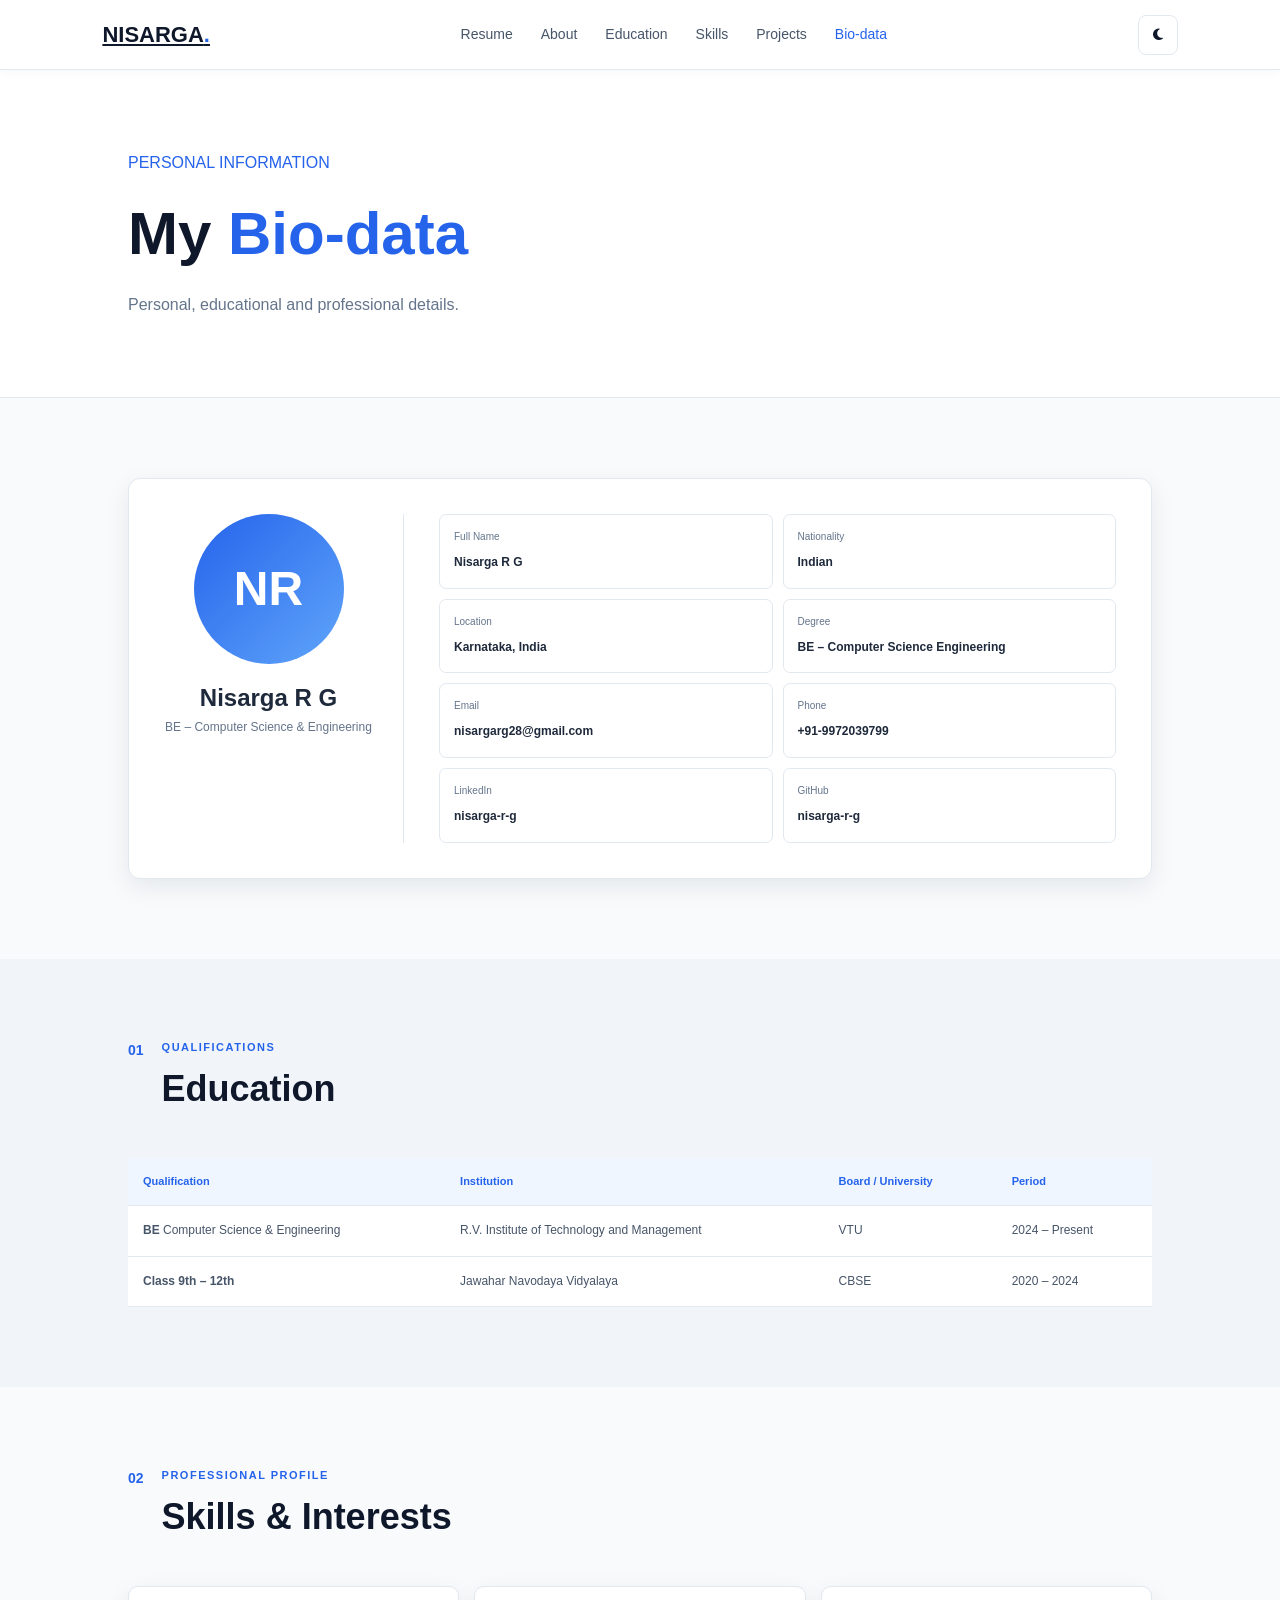
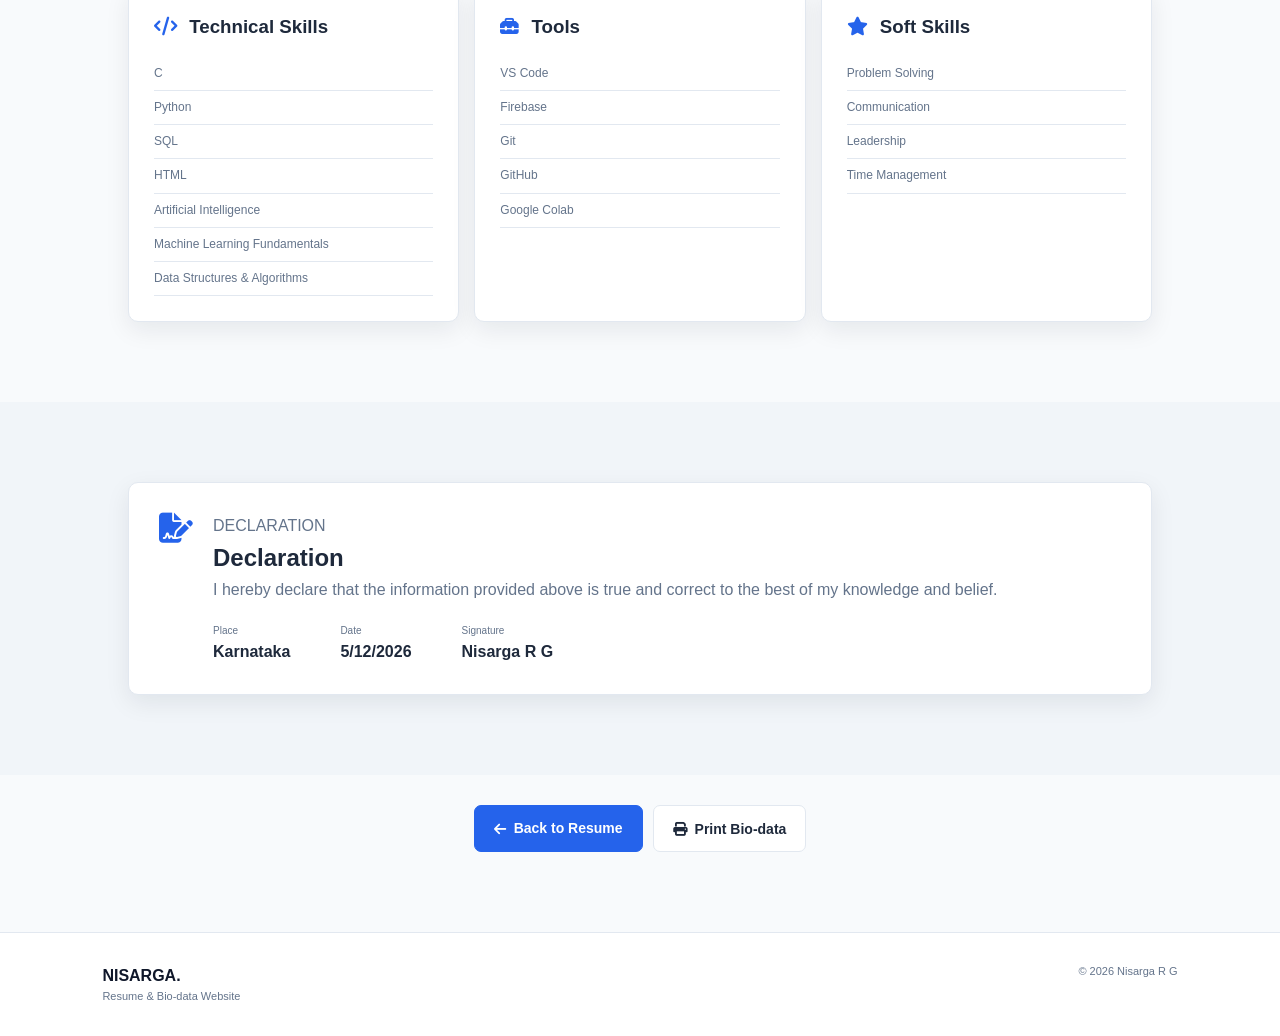
==== biodata.html @ 460a494f "Initial resume biodata website" ====
<!DOCTYPE html>
<html lang="en">

<head>

    <meta charset="UTF-8">
    <meta name="viewport" content="width=device-width, initial-scale=1.0">

    <title>Nisarga R G | Bio-data</title>

    <link rel="stylesheet"
          href="https://cdnjs.cloudflare.com/ajax/libs/font-awesome/6.5.2/css/all.min.css">

    <link rel="stylesheet" href="style.css">

</head>

<body>

<header>

    <nav class="navbar">

        <a href="index.html" class="logo">
            NISARGA<span>.</span>
        </a>

        <button id="menuBtn">
            <i class="fa-solid fa-bars"></i>
        </button>

        <div class="nav-links" id="navLinks">

            <a href="index.html">Resume</a>
            <a href="index.html#about">About</a>
            <a href="index.html#education">Education</a>
            <a href="index.html#skills">Skills</a>
            <a href="index.html#projects">Projects</a>

            <a href="biodata.html" class="active">
                Bio-data
            </a>

        </div>

        <button id="themeBtn" class="theme-btn">
            <i class="fa-solid fa-moon"></i>
        </button>

    </nav>

</header>


<main>

<section class="bio-header">

    <div class="container">

        <p>PERSONAL INFORMATION</p>

        <h1>
            My <span>Bio-data</span>
        </h1>

        <p>
            Personal, educational and professional details.
        </p>

    </div>

</section>


<section class="section">

<div class="container">

<div class="bio-card">

    <div class="bio-profile">

        <div class="profile-circle">
            NR
        </div>

        <h2>Nisarga R G</h2>

        <p>
            BE – Computer Science & Engineering
        </p>

    </div>


    <div class="details">

        <div>
            <span>Full Name</span>
            <strong>Nisarga R G</strong>
        </div>

        <div>
            <span>Nationality</span>
            <strong>Indian</strong>
        </div>

        <div>
            <span>Location</span>
            <strong>Karnataka, India</strong>
        </div>

        <div>
            <span>Degree</span>
            <strong>BE – Computer Science Engineering</strong>
        </div>

        <div>
            <span>Email</span>
            <strong>nisargarg28@gmail.com</strong>
        </div>

        <div>
            <span>Phone</span>
            <strong>+91-9972039799</strong>
        </div>

        <div>
            <span>LinkedIn</span>
            <strong>nisarga-r-g</strong>
        </div>

        <div>
            <span>GitHub</span>
            <strong>nisarga-r-g</strong>
        </div>

    </div>

</div>

</div>

</section>


<section class="section alternate">

<div class="container">

<div class="section-title">

    <span>01</span>

    <div>
        <p>QUALIFICATIONS</p>
        <h2>Education</h2>
    </div>

</div>


<div class="table-container">

<table>

<thead>

<tr>
    <th>Qualification</th>
    <th>Institution</th>
    <th>Board / University</th>
    <th>Period</th>
</tr>

</thead>

<tbody>

<tr>

<td>
    <strong>BE</strong>
    Computer Science & Engineering
</td>

<td>
    R.V. Institute of Technology
    and Management
</td>

<td>
    VTU
</td>

<td>
    2024 – Present
</td>

</tr>


<tr>

<td>
    <strong>Class 9th – 12th</strong>
</td>

<td>
    Jawahar Navodaya Vidyalaya
</td>

<td>
    CBSE
</td>

<td>
    2020 – 2024
</td>

</tr>

</tbody>

</table>

</div>

</div>

</section>


<section class="section">

<div class="container">

<div class="section-title">

    <span>02</span>

    <div>
        <p>PROFESSIONAL PROFILE</p>
        <h2>Skills & Interests</h2>
    </div>

</div>


<div class="bio-columns">

    <div class="bio-list">

        <h3>
            <i class="fa-solid fa-code"></i>
            Technical Skills
        </h3>

        <ul>
            <li>C</li>
            <li>Python</li>
            <li>SQL</li>
            <li>HTML</li>
            <li>Artificial Intelligence</li>
            <li>Machine Learning Fundamentals</li>
            <li>Data Structures & Algorithms</li>
        </ul>

    </div>


    <div class="bio-list">

        <h3>
            <i class="fa-solid fa-toolbox"></i>
            Tools
        </h3>

        <ul>
            <li>VS Code</li>
            <li>Firebase</li>
            <li>Git</li>
            <li>GitHub</li>
            <li>Google Colab</li>
        </ul>

    </div>


    <div class="bio-list">

        <h3>
            <i class="fa-solid fa-star"></i>
            Soft Skills
        </h3>

        <ul>
            <li>Problem Solving</li>
            <li>Communication</li>
            <li>Leadership</li>
            <li>Time Management</li>
        </ul>

    </div>

</div>

</div>

</section>


<section class="section alternate">

<div class="container">

<div class="declaration">

    <i class="fa-solid fa-file-signature"></i>

    <div>

        <p>DECLARATION</p>

        <h2>Declaration</h2>

        <p>
            I hereby declare that the information provided
            above is true and correct to the best of my knowledge
            and belief.
        </p>

        <div class="declaration-details">

            <div>
                <span>Place</span>
                <strong>Karnataka</strong>
            </div>

            <div>
                <span>Date</span>
                <strong id="today"></strong>
            </div>

            <div>
                <span>Signature</span>
                <strong>Nisarga R G</strong>
            </div>

        </div>

    </div>

</div>

</div>

</section>


<div class="back-buttons">

    <a href="index.html" class="btn primary">
        <i class="fa-solid fa-arrow-left"></i>
        Back to Resume
    </a>

    <button onclick="printResume()" class="btn secondary">
        <i class="fa-solid fa-print"></i>
        Print Bio-data
    </button>

</div>

</main>


<footer>

    <div>
        <strong>NISARGA<span>.</span></strong>
        <p>Resume & Bio-data Website</p>
    </div>

    <p>
        © <span id="year"></span> Nisarga R G
    </p>

</footer>


<script src="https://code.jquery.com/jquery-3.7.1.min.js"></script>
<script src="script.js"></script>

</body>

</html>
---- style.css ----
/* =====================================================
   RESUME & BIO-DATA WEBSITE
   Light Academic / Professional Theme
===================================================== */

* {
    margin: 0;
    padding: 0;
    box-sizing: border-box;
}

html {
    scroll-behavior: smooth;
}

:root {
    --primary: #2563eb;
    --primary-dark: #1d4ed8;
    --secondary: #0f172a;
    --text: #1e293b;
    --muted: #64748b;
    --background: #f8fafc;
    --white: #ffffff;
    --light-blue: #eff6ff;
    --border: #e2e8f0;
    --shadow: 0 8px 25px rgba(15, 23, 42, 0.08);
}

body {
    font-family: Arial, Helvetica, sans-serif;
    background: var(--background);
    color: var(--text);
    line-height: 1.6;
}


/* =====================================================
   NAVIGATION
===================================================== */

.navbar {
    position: sticky;
    top: 0;
    z-index: 1000;

    height: 70px;

    display: flex;
    align-items: center;
    justify-content: space-between;

    padding: 0 8%;

    background: rgba(255, 255, 255, 0.96);
    border-bottom: 1px solid var(--border);

    box-shadow: 0 2px 10px rgba(0,0,0,0.04);
}

.logo {
    font-size: 22px;
    font-weight: bold;
    color: var(--secondary);
}

.logo span {
    color: var(--primary);
}

.nav-links {
    display: flex;
    align-items: center;
    gap: 28px;
}

.nav-links a {
    text-decoration: none;
    color: #475569;
    font-size: 14px;
    font-weight: 500;
    transition: 0.25s;
}

.nav-links a:hover,
.nav-links a.active {
    color: var(--primary);
}

#menuBtn,
.theme-btn {
    width: 40px;
    height: 40px;

    border: 1px solid var(--border);
    border-radius: 8px;

    background: var(--white);
    color: var(--secondary);

    cursor: pointer;
}

#menuBtn {
    display: none;
}


/* =====================================================
   HERO
===================================================== */

.hero {
    min-height: 620px;

    display: grid;
    grid-template-columns: 1.5fr 0.8fr;

    align-items: center;

    gap: 70px;

    padding: 80px 10%;

    background: var(--white);
}

.small-title {
    color: var(--primary);
    font-size: 13px;
    font-weight: bold;
    letter-spacing: 2px;
}

.hero h1 {
    font-size: clamp(48px, 7vw, 78px);
    line-height: 1.05;

    margin: 12px 0;

    color: var(--secondary);
}

.hero h1 span {
    color: var(--primary);
}

.hero h2 {
    font-size: 24px;
    font-weight: 500;

    color: #475569;

    margin-bottom: 20px;
}

.hero-text {
    max-width: 650px;

    color: var(--muted);

    font-size: 16px;
}

.buttons {
    display: flex;
    flex-wrap: wrap;

    gap: 12px;

    margin-top: 28px;
}

.btn {
    display: inline-flex;
    align-items: center;
    gap: 8px;

    padding: 11px 19px;

    border-radius: 7px;

    font-size: 14px;
    font-weight: 600;

    text-decoration: none;

    cursor: pointer;

    border: 1px solid var(--border);

    transition: 0.25s;
}

.btn:hover {
    transform: translateY(-2px);
}

.primary {
    color: white;
    background: var(--primary);
    border-color: var(--primary);
}

.primary:hover {
    background: var(--primary-dark);
}

.secondary {
    color: var(--text);
    background: white;
}

.secondary:hover {
    border-color: var(--primary);
    color: var(--primary);
}


/* =====================================================
   SOCIAL LINKS
===================================================== */

.socials {
    display: flex;
    gap: 10px;
    margin-top: 25px;
}

.socials a {
    width: 38px;
    height: 38px;

    display: grid;
    place-items: center;

    border: 1px solid var(--border);
    border-radius: 7px;

    color: #475569;
    background: white;

    transition: 0.25s;
}

.socials a:hover {
    color: white;
    background: var(--primary);
}


/* =====================================================
   PROFILE CARD
===================================================== */

.profile-card {
    padding: 40px 25px;

    text-align: center;

    background: white;

    border: 1px solid var(--border);

    border-radius: 16px;

    box-shadow: var(--shadow);
}

.profile-circle {
    width: 150px;
    height: 150px;

    margin: auto;

    display: grid;
    place-items: center;

    border-radius: 50%;

    color: white;

    font-size: 48px;
    font-weight: bold;

    background:
        linear-gradient(
            135deg,
            #2563eb,
            #60a5fa
        );
}

.profile-card h3 {
    margin-top: 20px;
    font-size: 22px;
}

.profile-card p {
    color: var(--muted);
    font-size: 13px;
}

.status {
    display: inline-block;

    margin-top: 15px;

    padding: 5px 12px;

    border-radius: 20px;

    color: #15803d;

    background: #f0fdf4;

    font-size: 11px;
}

.status span {
    display: inline-block;

    width: 7px;
    height: 7px;

    margin-right: 5px;

    border-radius: 50%;

    background: #22c55e;
}

.quick-info {
    display: grid;
    grid-template-columns: repeat(3, 1fr);

    gap: 8px;

    margin-top: 25px;
}

.quick-info div {
    padding: 12px 5px;

    background: #f8fafc;

    border: 1px solid var(--border);

    border-radius: 7px;
}

.quick-info strong,
.quick-info small {
    display: block;
}

.quick-info small {
    color: var(--muted);
    font-size: 10px;
}


/* =====================================================
   GENERAL SECTIONS
===================================================== */

.section {
    padding: 80px 10%;
}

.alternate {
    background: #f1f5f9;
}

.section-title {
    display: flex;

    gap: 18px;

    margin-bottom: 40px;
}

.section-title > span {
    color: var(--primary);

    font-weight: bold;

    font-size: 14px;
}

.section-title p {
    color: var(--primary);

    font-size: 11px;

    font-weight: bold;

    letter-spacing: 1.5px;
}

.section-title h2 {
    margin-top: 4px;

    font-size: 36px;

    color: var(--secondary);
}


/* =====================================================
   ABOUT
===================================================== */

.about-grid {
    display: grid;

    grid-template-columns: 1.2fr 1fr;

    gap: 60px;
}

.about-text p {
    color: var(--muted);

    margin-bottom: 18px;

    font-size: 16px;
}

.info-grid {
    display: grid;

    gap: 10px;
}

.info-box {
    display: flex;
    align-items: center;

    gap: 14px;

    padding: 15px;

    background: white;

    border: 1px solid var(--border);

    border-radius: 8px;
}

.info-box i {
    color: var(--primary);

    width: 35px;
    height: 35px;

    display: grid;
    place-items: center;

    background: var(--light-blue);

    border-radius: 6px;
}

.info-box small {
    display: block;

    color: var(--muted);

    font-size: 9px;
}

.info-box strong {
    font-size: 13px;
}


/* =====================================================
   EDUCATION
===================================================== */

.timeline {
    max-width: 900px;

    margin: auto;
}

.timeline-item {
    display: grid;

    grid-template-columns: 130px 15px 1fr;

    gap: 20px;

    margin-bottom: 30px;
}

.year {
    padding-top: 18px;

    color: var(--primary);

    font-size: 13px;

    font-weight: bold;
}

.timeline-dot {
    width: 12px;
    height: 12px;

    margin-top: 22px;

    border-radius: 50%;

    background: var(--primary);
}

.timeline-card {
    padding: 22px;

    background: white;

    border: 1px solid var(--border);

    border-radius: 10px;

    box-shadow: var(--shadow);
}

.timeline-card > span {
    color: var(--primary);

    font-size: 10px;

    font-weight: bold;

    letter-spacing: 1px;
}

.timeline-card h3 {
    margin: 7px 0;

    font-size: 21px;
}

.timeline-card h4 {
    color: #475569;

    font-weight: 500;
}

.timeline-card p,
.timeline-card small {
    color: var(--muted);
}

.coursework {
    margin-top: 12px;

    padding: 9px;

    background: var(--light-blue);

    color: #475569;

    border-radius: 6px;

    font-size: 11px;
}


/* =====================================================
   SKILLS
===================================================== */

.skills-grid {
    display: grid;

    grid-template-columns: repeat(4, 1fr);

    gap: 15px;
}

.skill-card {
    padding: 25px;

    min-height: 200px;

    background: white;

    border: 1px solid var(--border);

    border-radius: 10px;

    box-shadow: var(--shadow);

    transition: 0.25s;
}

.skill-card:hover {
    transform: translateY(-5px);

    border-color: #bfdbfe;
}

.skill-card > i {
    color: var(--primary);

    font-size: 23px;
}

.skill-card h3 {
    margin: 15px 0;
}

.tags {
    display: flex;

    flex-wrap: wrap;

    gap: 6px;
}

.tags span,
.project-tech span {
    padding: 5px 8px;

    background: #f8fafc;

    border: 1px solid var(--border);

    border-radius: 5px;

    color: #475569;

    font-size: 10px;
}


/* =====================================================
   PROJECT
===================================================== */

.project-card {
    padding: 35px;

    display: grid;

    grid-template-columns: 80px 1fr;

    gap: 25px;

    background: white;

    border: 1px solid var(--border);

    border-radius: 12px;

    box-shadow: var(--shadow);
}

.project-icon {
    width: 60px;
    height: 60px;

    display: grid;
    place-items: center;

    background: var(--light-blue);

    color: var(--primary);

    border-radius: 10px;

    font-size: 25px;
}

.project-label {
    color: var(--primary);

    font-size: 10px;

    font-weight: bold;

    letter-spacing: 1px;
}

.project-content h3 {
    margin-top: 5px;

    font-size: 28px;
}

.project-content h4 {
    color: #475569;

    font-weight: 500;
}

.project-content p {
    color: var(--muted);

    margin: 12px 0;
}

.project-content ul {
    list-style: none;
}

.project-content li {
    color: #475569;

    font-size: 13px;

    margin: 6px 0;
}

.project-content li i {
    color: var(--primary);

    margin-right: 7px;
}

.project-tech {
    display: flex;

    flex-wrap: wrap;

    gap: 6px;

    margin-top: 18px;
}


/* =====================================================
   CERTIFICATIONS / ACTIVITIES
===================================================== */

.achievement-grid {
    display: grid;

    grid-template-columns: repeat(3, 1fr);

    gap: 15px;
}

.achievement-card {
    display: flex;

    gap: 15px;

    padding: 23px;

    background: white;

    border: 1px solid var(--border);

    border-radius: 10px;

    box-shadow: var(--shadow);
}

.achievement-card > i {
    color: var(--primary);

    font-size: 23px;
}

.achievement-card span {
    color: var(--primary);

    font-size: 9px;

    font-weight: bold;
}

.achievement-card h3 {
    margin: 6px 0;
}

.achievement-card p,
.achievement-card small {
    color: var(--muted);

    font-size: 12px;
}


/* =====================================================
   CONTACT
===================================================== */

.contact {
    padding: 90px 10%;

    text-align: center;

    background: white;
}

.contact > p {
    color: var(--primary);

    font-weight: bold;

    font-size: 11px;

    letter-spacing: 2px;
}

.contact h2 {
    margin: 12px 0;

    font-size: 42px;

    color: var(--secondary);
}

.contact .buttons {
    justify-content: center;
}


/* =====================================================
   BIO-DATA
===================================================== */

.bio-header {
    padding: 80px 10%;

    background: white;

    border-bottom: 1px solid var(--border);
}

.bio-header h1 {
    margin: 10px 0;

    font-size: 60px;

    color: var(--secondary);
}

.bio-header h1 span {
    color: var(--primary);
}

.bio-header > div > p:first-child {
    color: var(--primary);
}

.bio-header > div > p:last-child {
    color: var(--muted);
}

.container {
    max-width: 1100px;

    margin: auto;
}

.bio-card {
    display: grid;

    grid-template-columns: 240px 1fr;

    gap: 35px;

    padding: 35px;

    background: white;

    border: 1px solid var(--border);

    border-radius: 12px;

    box-shadow: var(--shadow);
}

.bio-profile {
    text-align: center;

    border-right: 1px solid var(--border);

    padding-right: 30px;
}

.bio-profile h2 {
    margin-top: 15px;
}

.bio-profile p {
    color: var(--muted);

    font-size: 12px;
}

.details {
    display: grid;

    grid-template-columns: repeat(2, 1fr);

    gap: 10px;
}

.details div {
    padding: 14px;

    border: 1px solid var(--border);

    border-radius: 7px;
}

.details span {
    display: block;

    color: var(--muted);

    font-size: 10px;

    margin-bottom: 3px;
}

.details strong {
    font-size: 12px;
}


/* =====================================================
   TABLE
===================================================== */

.table-container {
    overflow-x: auto;
}

table {
    width: 100%;

    min-width: 700px;

    border-collapse: collapse;

    background: white;

    box-shadow: var(--shadow);
}

th,
td {
    padding: 15px;

    text-align: left;

    border-bottom: 1px solid var(--border);
}

th {
    background: #eff6ff;

    color: var(--primary);

    font-size: 11px;
}

td {
    color: #475569;

    font-size: 12px;
}


/* =====================================================
   BIO LISTS
===================================================== */

.bio-columns {
    display: grid;

    grid-template-columns: repeat(3, 1fr);

    gap: 15px;
}

.bio-list {
    padding: 25px;

    background: white;

    border: 1px solid var(--border);

    border-radius: 10px;

    box-shadow: var(--shadow);
}

.bio-list h3 i {
    color: var(--primary);

    margin-right: 7px;
}

.bio-list ul {
    list-style: none;

    margin-top: 15px;
}

.bio-list li {
    padding: 7px 0;

    color: var(--muted);

    border-bottom: 1px solid var(--border);

    font-size: 12px;
}


/* =====================================================
   DECLARATION
===================================================== */

.declaration {
    display: flex;

    gap: 20px;

    padding: 30px;

    background: white;

    border: 1px solid var(--border);

    border-radius: 10px;

    box-shadow: var(--shadow);
}

.declaration > i {
    color: var(--primary);

    font-size: 30px;
}

.declaration p {
    color: var(--muted);
}

.declaration-details {
    display: flex;

    gap: 50px;

    margin-top: 20px;
}

.declaration-details span {
    display: block;

    color: var(--muted);

    font-size: 10px;
}


/* =====================================================
   FOOTER
===================================================== */

footer {
    padding: 30px 8%;

    display: flex;

    justify-content: space-between;

    border-top: 1px solid var(--border);

    background: white;

    color: var(--muted);
}

footer strong {
    color: var(--secondary);
}

footer p {
    font-size: 11px;
}


/* =====================================================
   BACK BUTTONS
===================================================== */

.back-buttons {
    display: flex;

    justify-content: center;

    gap: 10px;

    padding: 30px 8% 80px;
}


/* =====================================================
   RESPONSIVE
===================================================== */

@media (max-width: 900px) {

    .nav-links {
        display: none;

        position: absolute;

        top: 70px;

        left: 0;

        width: 100%;

        padding: 20px;

        background: white;

        flex-direction: column;
    }

    .nav-links.open {
        display: flex;
    }

    #menuBtn {
        display: block;

        margin-left: auto;

        margin-right: 10px;
    }

    .hero,
    .about-grid,
    .bio-card {
        grid-template-columns: 1fr;
    }

    .skills-grid,
    .achievement-grid,
    .bio-columns {
        grid-template-columns: repeat(2, 1fr);
    }

    .bio-profile {
        border-right: none;

        border-bottom: 1px solid var(--border);

        padding-right: 0;

        padding-bottom: 25px;
    }
}

@media (max-width: 600px) {

    .hero {
        padding: 70px 6%;
    }

    .section {
        padding: 65px 6%;
    }

    .skills-grid,
    .achievement-grid,
    .bio-columns,
    .details {
        grid-template-columns: 1fr;
    }

    .project-card {
        grid-template-columns: 1fr;
    }

    .timeline-item {
        grid-template-columns: 1fr;
    }

    .bio-header {
        padding: 60px 6%;
    }

    .bio-header h1 {
        font-size: 48px;
    }

    .declaration-details {
        flex-direction: column;

        gap: 15px;
    }

    footer {
        flex-direction: column;

        gap: 10px;

        text-align: center;
    }
}


/* =====================================================
   PRINT
===================================================== */

@media print {

    .navbar,
    .buttons,
    .socials,
    .theme-btn,
    #menuBtn {
        display: none !important;
    }

    body {
        background: white;
        color: black;
    }

}
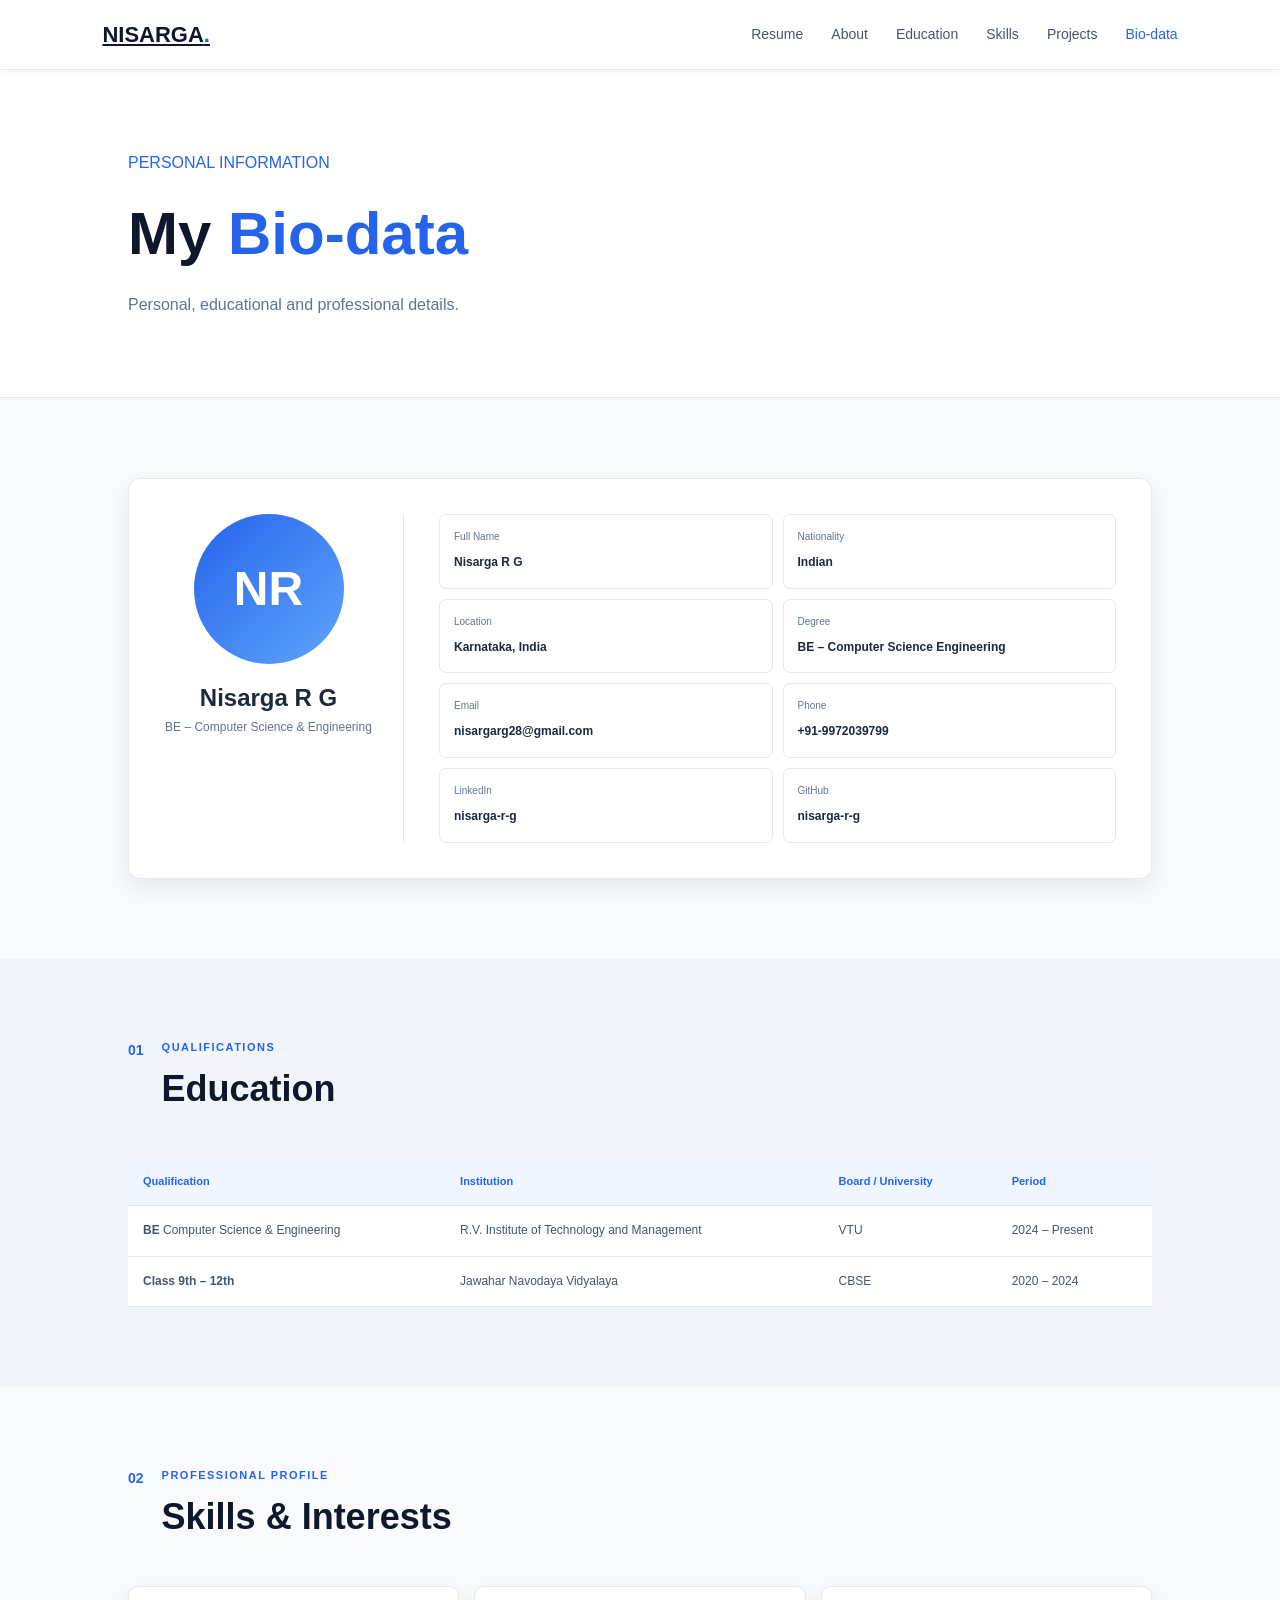
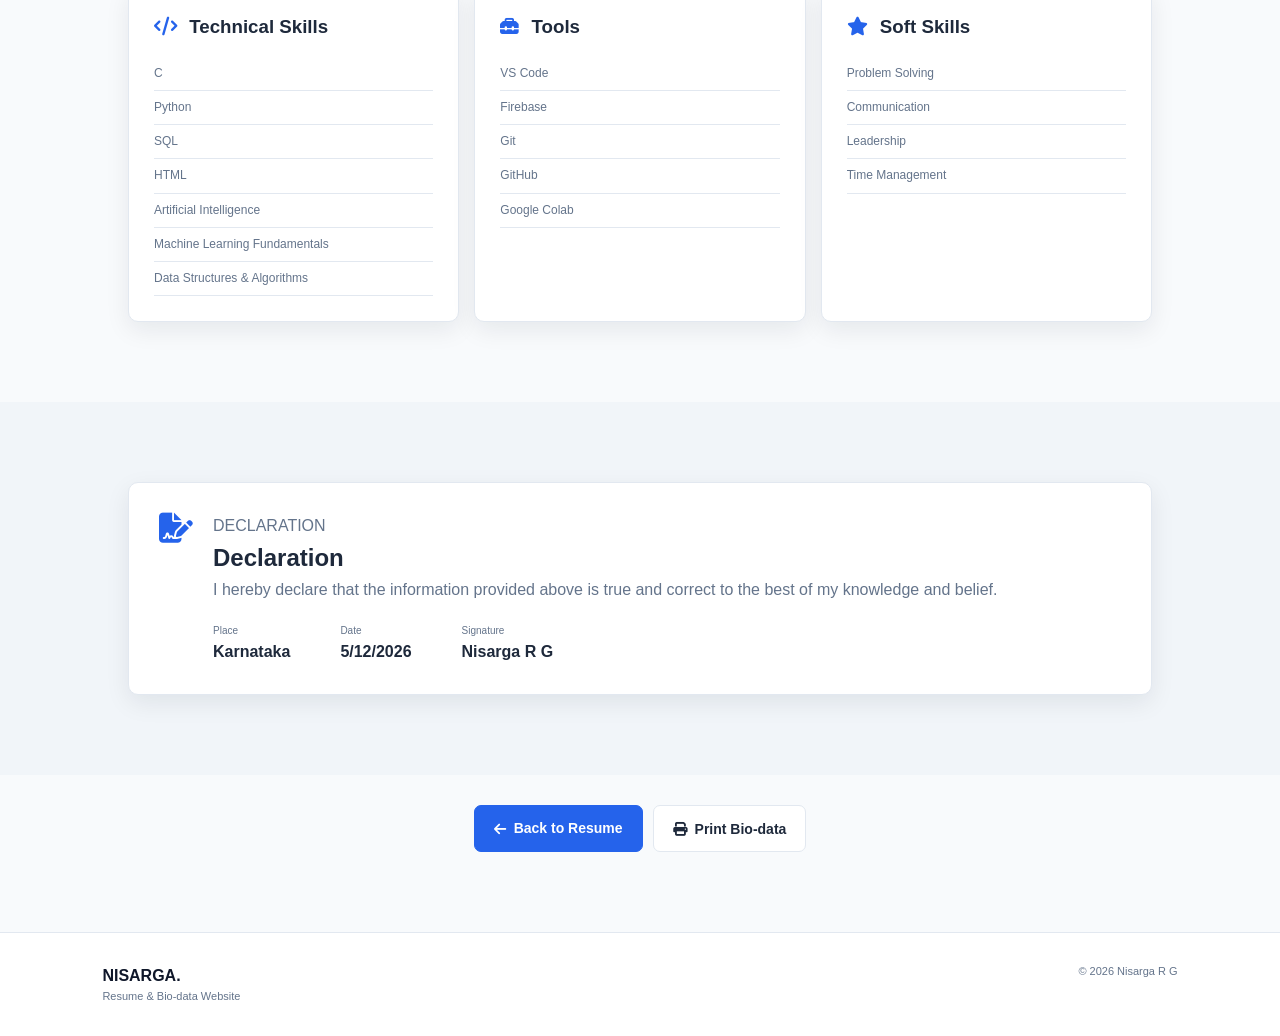
==== commit 0706ccdd: "edit" ====
--- a/biodata.html
+++ b/biodata.html
@@ -43,9 +43,6 @@
 
         </div>
 
-        <button id="themeBtn" class="theme-btn">
-            <i class="fa-solid fa-moon"></i>
-        </button>
 
     </nav>
 
